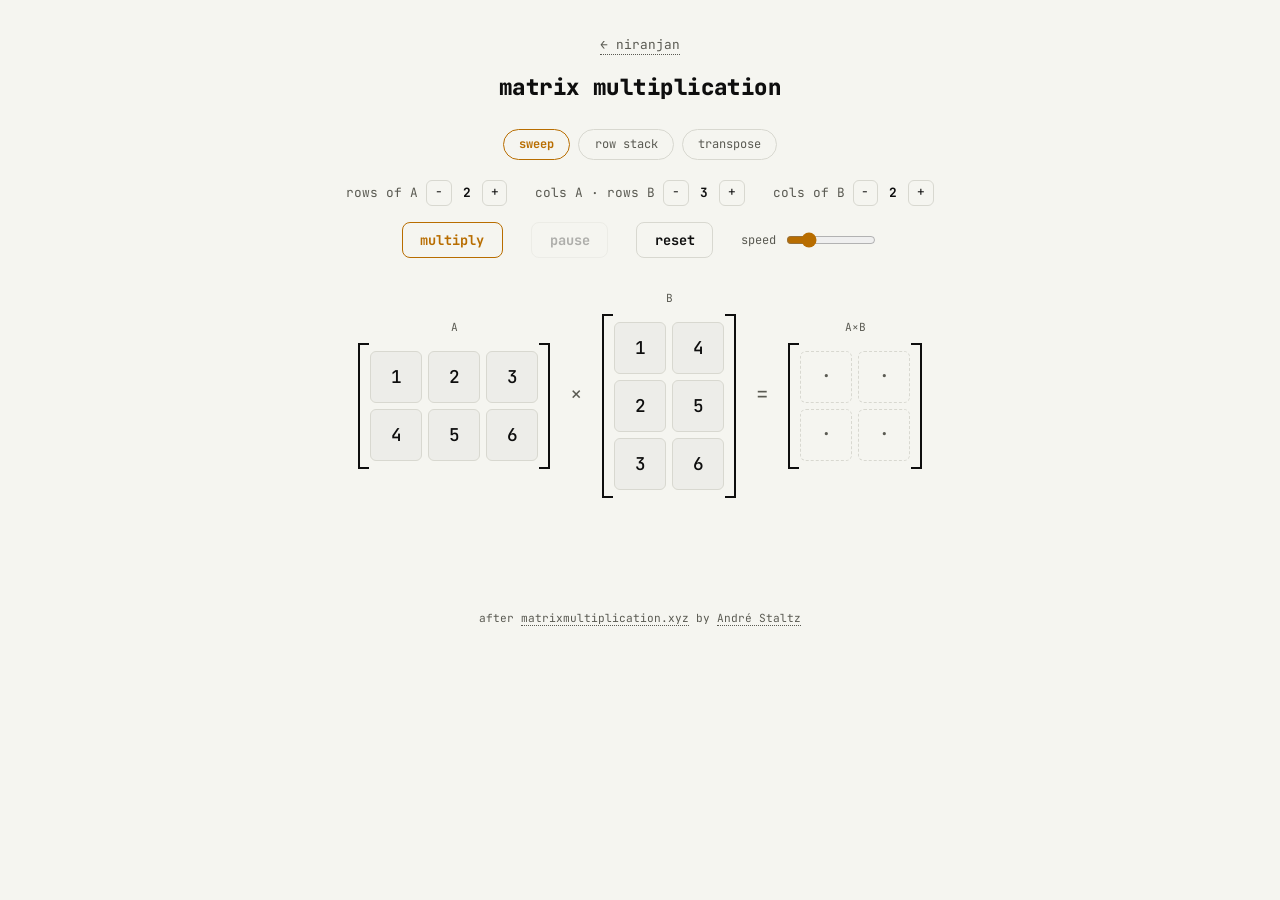
==== matmul/index.html @ e6030b53 "matmul: fix sweep clipping, add row-stack and transpose views Co-Authored-By: Claude Fable 5 <norepl" ====
<!doctype html>
<html lang="en">
<head>
  <meta charset="utf-8" />
  <meta name="viewport" content="width=device-width, initial-scale=1" />
  <title>matmul — Niranjan</title>
  <meta name="description" content="Interactive matrix multiplication visualizer — each row vector keeps its color through the dot product." />
  <link rel="icon" href="data:image/svg+xml,<svg xmlns='http://www.w3.org/2000/svg' viewBox='0 0 100 100'><text y='.9em' font-size='90'>✕</text></svg>" />
  <link rel="preconnect" href="https://fonts.googleapis.com" />
  <link rel="preconnect" href="https://fonts.gstatic.com" crossorigin />
  <link rel="stylesheet" href="https://fonts.googleapis.com/css2?family=JetBrains+Mono:wght@400;500;700;800&display=swap" />
  <style>
    :root {
      --bg: #0e0e0e;
      --fg: #f5f5f0;
      --muted: #8a8a82;
      --accent: #f5a524;
      --line: #2a2a26;
      --s: 52px;   /* cell size */
      --g: 6px;    /* cell gap */
      --vl: 68%;   /* vector color lightness */
      --vs: 42%;   /* vector color saturation */
    }
    @media (prefers-color-scheme: light) {
      :root { --bg: #f5f5f0; --fg: #0e0e0e; --muted: #5a5a52; --accent: #b86d00; --line: #d8d8d0; --vl: 38%; --vs: 48%; }
    }
    @media (max-width: 720px) {
      :root { --s: 40px; --g: 5px; }
    }

    * { box-sizing: border-box; }
    html, body { margin: 0; padding: 0; }
    body {
      background: var(--bg);
      color: var(--fg);
      font-family: "Berkeley Mono", "TX-02", "JetBrains Mono", ui-monospace, SFMono-Regular, Menlo, Consolas, monospace;
      min-height: 100dvh;
      padding: 2rem 1rem 4rem;
      line-height: 1.5;
    }
    main { max-width: 72rem; margin: 0 auto; }

    header { text-align: center; margin-bottom: 1.5rem; }
    header h1 { font-size: 1.4rem; font-weight: 800; margin: 0 0 .25rem; letter-spacing: .02em; }
    header a, footer a { color: var(--muted); text-decoration: none; border-bottom: 1px dotted var(--muted); }
    header a:hover, footer a:hover { color: var(--accent); border-color: var(--accent); }
    .home { display: inline-block; margin-bottom: 1rem; font-size: .8rem; }
    footer { text-align: center; color: var(--muted); font-size: .7rem; margin-top: 3.5rem; }

    /* ---- controls ---- */
    .controls, .actions {
      display: flex; flex-wrap: wrap; justify-content: center; align-items: center;
      gap: 1rem 1.75rem; margin: 0 0 1rem;
    }
    .dim { display: flex; align-items: center; gap: .5rem; font-size: .8rem; color: var(--muted); }
    .dim b { color: var(--fg); font-weight: 700; min-width: 1.1em; text-align: center; }
    .dim button {
      width: 1.6rem; height: 1.6rem; border-radius: 6px; border: 1px solid var(--line);
      background: transparent; color: var(--fg); font: inherit; cursor: pointer; line-height: 1;
    }
    .dim button:hover:not(:disabled) { border-color: var(--accent); color: var(--accent); }
    .dim button:disabled { opacity: .3; cursor: default; }

    .actions button {
      font: inherit; font-size: .85rem; font-weight: 700; cursor: pointer;
      padding: .45rem 1.1rem; border-radius: 8px; border: 1px solid var(--line);
      background: transparent; color: var(--fg);
    }
    .actions button:hover:not(:disabled) { border-color: var(--accent); color: var(--accent); }
    .actions button:disabled { opacity: .3; cursor: default; }
    .actions #multiply { border-color: var(--accent); color: var(--accent); }
    .actions #multiply:hover:not(:disabled) { background: var(--accent); color: var(--bg); }
    .speed { display: flex; align-items: center; gap: .5rem; font-size: .75rem; color: var(--muted); }
    .speed input { accent-color: var(--accent); width: 90px; }

    .tabs { display: flex; justify-content: center; gap: .5rem; margin-bottom: 1.25rem; }
    .tab {
      font: inherit; font-size: .75rem; cursor: pointer;
      padding: .35rem .95rem; border-radius: 999px;
      border: 1px solid var(--line); background: transparent; color: var(--muted);
    }
    .tab:hover { color: var(--accent); border-color: var(--accent); }
    .tab.active { color: var(--accent); border-color: var(--accent); font-weight: 700; }

    /* ---- static views ---- */
    #view-rows { --s: 36px; }
    #view-trans { --s: 40px; }
    #rowswrap, #transwrap { overflow-x: auto; padding: 0 .5rem; }
    .rline {
      display: flex; justify-content: center; align-items: center;
      gap: .75rem; margin: .6rem auto; min-width: max-content;
    }
    .vstack { text-align: center; color: var(--muted); margin: 1.2rem 0 .8rem; font-size: .85rem; }
    .tpanels { display: flex; justify-content: center; gap: 3.5rem; flex-wrap: wrap; align-items: flex-start; min-width: max-content; margin: 0 auto; }
    .tpanel { text-align: center; }
    .tpanel h2 { font-size: .78rem; color: var(--muted); font-weight: 500; margin: 0 0 1.1rem; line-height: 1.7; }
    .tpanel h2 b { color: var(--fg); }
    .teq { display: flex; justify-content: center; align-items: center; gap: .7rem; }
    .cell.tint {
      color: var(--vc); font-weight: 700;
      border-color: color-mix(in srgb, var(--vc) 45%, transparent);
      background: color-mix(in srgb, var(--vc) 14%, transparent);
    }
    .cap { text-align: center; color: var(--muted); font-size: .75rem; max-width: 38rem; margin: 1.6rem auto 0; }

    /* ---- stage / equation ---- */
    #stage {
      position: relative;
      padding-top: var(--reserve, 16px);
      padding-bottom: var(--reserve-bot, 0px);
      transition: padding-top .35s ease, padding-bottom .35s ease;
      overflow-x: auto; overflow-y: hidden;
    }
    .equation {
      display: flex; justify-content: center; align-items: center;
      gap: clamp(.5rem, 2vw, 1.25rem);
      min-width: max-content; margin: 0 auto; padding: 0 .5rem;
    }
    .op { color: var(--muted); font-size: 1.3rem; user-select: none; }

    .mat { text-align: center; }
    .mat .label { color: var(--muted); font-size: .7rem; margin-bottom: .4rem; }
    .brackets { position: relative; padding: 8px 12px; display: inline-block; transition: opacity .3s ease; }
    .brackets::before, .brackets::after {
      content: ''; position: absolute; top: 0; bottom: 0; width: 9px;
      border: 2px solid var(--fg);
    }
    .brackets::before { left: 0; border-right: none; }
    .brackets::after  { right: 0; border-left: none; }
    .ghost .brackets { opacity: .15; }

    .grid { display: grid; gap: var(--g); }
    .cell {
      width: var(--s); height: var(--s);
      display: flex; align-items: center; justify-content: center;
      font-size: calc(var(--s) * .34); font-weight: 500;
      border: 1px solid var(--line); border-radius: 6px;
      background: color-mix(in srgb, var(--fg) 3%, transparent);
    }
    .cell input {
      width: 100%; height: 100%; border: 0; background: transparent; color: inherit;
      font: inherit; text-align: center; outline: none; border-radius: 6px;
      appearance: textfield; -moz-appearance: textfield;
    }
    .cell input::-webkit-outer-spin-button, .cell input::-webkit-inner-spin-button { appearance: none; margin: 0; }
    .cell input:focus { box-shadow: inset 0 0 0 2px var(--accent); }
    .cell.empty { color: var(--muted); border-style: dashed; background: transparent; }
    .cell.result {
      color: var(--vc); border-color: color-mix(in srgb, var(--vc) 45%, transparent);
      background: color-mix(in srgb, var(--vc) 14%, transparent);
      animation: pop .35s ease;
      font-weight: 700;
    }
    .cell.long { font-size: calc(var(--s) * .26); }
    @keyframes pop { 0% { transform: scale(.5); } 60% { transform: scale(1.15); } 100% { transform: scale(1); } }

    /* ---- flyer (rotated B sweeping over A) ---- */
    #flyer {
      position: absolute; z-index: 5;
      transition-property: left, top, opacity;
      transition-timing-function: cubic-bezier(.45, 0, .25, 1);
    }
    #flyer.fade { opacity: 0; }
    #flyer .fgrid {
      display: grid; gap: var(--g);
      transition: transform .7s cubic-bezier(.5, 0, .3, 1);
    }
    #flyer.rot .fgrid { transform: rotate(-90deg); }
    .chip {
      width: var(--s); height: var(--s);
      display: flex; align-items: center; justify-content: center;
      border-radius: 6px;
      background: color-mix(in srgb, var(--vc) 14%, var(--bg));
      border: 1px solid color-mix(in srgb, var(--vc) 50%, transparent);
      transition: opacity .45s ease;
    }
    .chip.done { opacity: .15; }
    .chip span {
      color: var(--vc); font-weight: 700; font-size: calc(var(--s) * .34);
      transition: transform .7s cubic-bezier(.5, 0, .3, 1);
      white-space: nowrap;
    }
    #flyer.rot .chip span { transform: rotate(90deg); }
    .chip.mul span { font-size: calc(var(--s) * .27); }
    .chip.mul.long span { font-size: calc(var(--s) * .21); }

    /* ---- readout ---- */
    #readout {
      margin: 1.5rem auto 0; max-width: 34rem; min-height: 2rem;
      font-size: .8rem; text-align: center;
      display: flex; flex-direction: column; gap: .2rem;
      max-height: 10.5rem; overflow-y: auto;
    }
    #readout .line { color: var(--vc); opacity: .45; }
    #readout .line.now { opacity: 1; }
    #readout sub { font-size: .65em; }
  </style>
</head>
<body>
<main>
  <header>
    <a class="home" href="/">← niranjan</a>
    <h1>matrix multiplication</h1>
  </header>

  <div class="tabs">
    <button class="tab active" data-view="sweep">sweep</button>
    <button class="tab" data-view="rows">row stack</button>
    <button class="tab" data-view="trans">transpose</button>
  </div>

  <div class="controls">
    <div class="dim"><span>rows of A</span> <button data-dim="m" data-d="-1">−</button><b id="mval"></b><button data-dim="m" data-d="1">+</button></div>
    <div class="dim"><span>cols A · rows B</span> <button data-dim="n" data-d="-1">−</button><b id="nval"></b><button data-dim="n" data-d="1">+</button></div>
    <div class="dim"><span>cols of B</span> <button data-dim="p" data-d="-1">−</button><b id="pval"></b><button data-dim="p" data-d="1">+</button></div>
  </div>

  <div class="actions">
    <button id="multiply">multiply</button>
    <button id="pause" disabled>pause</button>
    <button id="reset">reset</button>
    <label class="speed">speed <input id="speed" type="range" min="0.5" max="3" step="0.25" value="1" /></label>
  </div>

  <section id="view-sweep">
    <div id="stage">
      <div class="equation">
        <div class="mat"><div class="label">A</div><div class="brackets"><div class="grid" id="gridA"></div></div></div>
        <div class="op">×</div>
        <div class="mat" id="matB"><div class="label">B</div><div class="brackets"><div class="grid" id="gridB"></div></div></div>
        <div class="op">=</div>
        <div class="mat"><div class="label">A×B</div><div class="brackets"><div class="grid" id="gridC"></div></div></div>
      </div>
    </div>
    <div id="readout" aria-live="polite"></div>
  </section>

  <section id="view-rows" hidden>
    <div id="rowswrap"></div>
    <p class="cap">each row of A hits B on its own: a<sub>i</sub> is a 1×n matrix and a<sub>i</sub>·B is its own little matmul.
    stacking the results vertically rebuilds the product — <code>A@B = vstack(a₁@B, …, a_m@B)</code>.</p>
  </section>

  <section id="view-trans" hidden>
    <div id="transwrap"></div>
    <p class="cap">math thinks in column vectors: y = A·x. code usually stores x as a row, so the same product is written y = x·Aᵀ.
    transposing flips the whole equation — (A·x)ᵀ = xᵀ·Aᵀ — same numbers, laid on their side.
    (here x is the first column of B.)</p>
  </section>

  <footer>
    after <a href="http://matrixmultiplication.xyz" target="_blank" rel="noopener">matrixmultiplication.xyz</a>
    by <a href="https://github.com/staltz/matrixmultiplication.xyz" target="_blank" rel="noopener">André Staltz</a>
  </footer>
</main>

<script>
(() => {
  const $ = (id) => document.getElementById(id);
  const stage = $('stage'), gridA = $('gridA'), gridB = $('gridB'), gridC = $('gridC');
  const matB = $('matB'), readout = $('readout');
  const btnMul = $('multiply'), btnPause = $('pause'), btnReset = $('reset'), speedInput = $('speed');

  const MAXD = 6, MIND = 1;
  const state = {
    m: 2, n: 3, p: 2,
    A: [], B: [],
    running: false, paused: false, stopFlag: false, speed: 1,
  };
  let flyer = null;

  const rand = () => 1 + Math.floor(Math.random() * 9);
  const colorFor = (j, total = state.p) => `hsl(${(200 + (j - 1) * 360 / total) % 360} var(--vs) var(--vl))`;

  function computeC() {
    const C = [];
    for (let i = 0; i < state.m; i++) {
      C.push([]);
      for (let j = 0; j < state.p; j++) {
        let s = 0;
        for (let k = 0; k < state.n; k++) s += state.A[i][k] * state.B[k][j];
        C[i].push(s);
      }
    }
    return C;
  }

  function resizeGrid(M, rows, cols) {
    const out = [];
    for (let r = 0; r < rows; r++) {
      out.push([]);
      for (let c = 0; c < cols; c++) out[r].push(M[r]?.[c] ?? rand());
    }
    return out;
  }

  function px(name) { return parseFloat(getComputedStyle(document.documentElement).getPropertyValue(name)); }

  /* ---------- rendering ---------- */
  function renderInputs(grid, M, rows, cols, name) {
    grid.style.gridTemplateColumns = `repeat(${cols}, var(--s))`;
    grid.innerHTML = '';
    for (let r = 0; r < rows; r++) for (let c = 0; c < cols; c++) {
      const cell = document.createElement('div');
      cell.className = 'cell';
      const inp = document.createElement('input');
      inp.type = 'number'; inp.value = M[r][c];
      inp.setAttribute('aria-label', `${name}[${r + 1}][${c + 1}]`);
      inp.addEventListener('change', () => {
        let v = parseInt(inp.value, 10);
        if (!Number.isFinite(v)) v = 0;
        v = Math.max(-99, Math.min(99, v));
        inp.value = v; M[r][c] = v;
      });
      cell.appendChild(inp);
      grid.appendChild(cell);
    }
  }

  function renderC() {
    gridC.style.gridTemplateColumns = `repeat(${state.p}, var(--s))`;
    gridC.innerHTML = '';
    for (let r = 0; r < state.m; r++) for (let c = 0; c < state.p; c++) {
      const cell = document.createElement('div');
      cell.className = 'cell empty';
      cell.id = `c-${r + 1}-${c + 1}`;
      cell.textContent = '·';
      gridC.appendChild(cell);
    }
  }

  function renderAll() {
    state.A = resizeGrid(state.A, state.m, state.n);
    state.B = resizeGrid(state.B, state.n, state.p);
    renderInputs(gridA, state.A, state.m, state.n, 'A');
    renderInputs(gridB, state.B, state.n, state.p, 'B');
    renderC();
    $('mval').textContent = state.m; $('nval').textContent = state.n; $('pval').textContent = state.p;
    document.querySelectorAll('.dim button').forEach(b => {
      const v = state[b.dataset.dim], d = +b.dataset.d;
      b.disabled = state.running || (d < 0 ? v <= MIND : v >= MAXD);
    });
  }

  /* ---------- static views ---------- */
  function staticMatrix(vals, label, colorFn) {
    const mat = document.createElement('div');
    mat.className = 'mat';
    if (label != null) {
      const l = document.createElement('div');
      l.className = 'label'; l.innerHTML = label;
      mat.appendChild(l);
    }
    const br = document.createElement('div'); br.className = 'brackets';
    const g = document.createElement('div'); g.className = 'grid';
    g.style.gridTemplateColumns = `repeat(${vals[0].length}, var(--s))`;
    vals.forEach((row, r) => row.forEach((v, c) => {
      const cell = document.createElement('div');
      cell.className = 'cell';
      const col = colorFn && colorFn(r, c);
      if (col) { cell.classList.add('tint'); cell.style.setProperty('--vc', col); }
      if (String(v).length > 3) cell.classList.add('long');
      cell.textContent = v;
      g.appendChild(cell);
    }));
    br.appendChild(g); mat.appendChild(br);
    return mat;
  }
  const opEl = (s) => { const d = document.createElement('div'); d.className = 'op'; d.textContent = s; return d; };

  function renderRows() {
    const wrap = $('rowswrap');
    wrap.innerHTML = '';
    const C = computeC();
    const byCol = (r, c) => colorFor(c + 1);
    for (let i = 0; i < state.m; i++) {
      const line = document.createElement('div');
      line.className = 'rline';
      line.appendChild(staticMatrix([state.A[i]], i === 0 ? `a<sub>${i + 1}</sub> (row of A)` : `a<sub>${i + 1}</sub>`));
      line.appendChild(opEl('×'));
      line.appendChild(staticMatrix(state.B, i === 0 ? 'B' : null));
      line.appendChild(opEl('='));
      line.appendChild(staticMatrix([C[i]], i === 0 ? `a<sub>${i + 1}</sub>·B` : null, byCol));
      wrap.appendChild(line);
    }
    const v = document.createElement('div');
    v.className = 'vstack'; v.textContent = '⇓ stack the rows';
    wrap.appendChild(v);
    const last = document.createElement('div');
    last.className = 'rline';
    last.appendChild(staticMatrix(C, 'A×B', byCol));
    wrap.appendChild(last);
  }

  function renderTrans() {
    const wrap = $('transwrap');
    wrap.innerHTML = '';
    const x = state.B.map(r => [r[0]]);
    const y = state.A.map(row => [row.reduce((s, a, k) => s + a * x[k][0], 0)]);
    const AT = state.A[0].map((_, c) => state.A.map(r => r[c]));
    const xT = [x.map(r => r[0])];
    const yT = [y.map(r => r[0])];
    const panels = document.createElement('div');
    panels.className = 'tpanels';
    const mk = (title, parts) => {
      const p = document.createElement('div'); p.className = 'tpanel';
      const h = document.createElement('h2'); h.innerHTML = title; p.appendChild(h);
      const eq = document.createElement('div'); eq.className = 'teq';
      parts.forEach(el => eq.appendChild(el)); p.appendChild(eq);
      return p;
    };
    panels.appendChild(mk('math · column vectors<br><b>y = A·x</b>', [
      staticMatrix(state.A, 'A'), opEl('×'), staticMatrix(x, 'x'), opEl('='),
      staticMatrix(y, 'y', (r) => colorFor(r + 1, state.m)),
    ]));
    panels.appendChild(mk('code · row vectors<br><b>y = x·Aᵀ</b>', [
      staticMatrix(xT, 'xᵀ'), opEl('×'), staticMatrix(AT, 'Aᵀ'), opEl('='),
      staticMatrix(yT, 'yᵀ', (r, c) => colorFor(c + 1, state.m)),
    ]));
    wrap.appendChild(panels);
  }

  /* ---------- flyer ---------- */
  function buildFlyer() {
    flyer = document.createElement('div');
    flyer.id = 'flyer';
    const fg = document.createElement('div');
    fg.className = 'fgrid';
    fg.style.gridTemplateColumns = `repeat(${state.p}, var(--s))`;
    for (let r = 1; r <= state.n; r++) for (let c = 1; c <= state.p; c++) {
      const chip = document.createElement('div');
      chip.className = 'chip';
      chip.id = `chip-${r}-${c}`;
      chip.style.setProperty('--vc', colorFor(c));
      const span = document.createElement('span');
      span.textContent = state.B[r - 1][c - 1];
      chip.appendChild(span);
      fg.appendChild(chip);
    }
    flyer.appendChild(fg);
    stage.appendChild(flyer);
    placeAt(bCenter(), 0);
  }

  function metrics() {
    const S = px('--s'), G = px('--g');
    return {
      S, G, pitch: S + G,
      W: state.p * S + (state.p - 1) * G,   // flyer unrotated width
      H: state.n * S + (state.n - 1) * G,   // flyer unrotated height
    };
  }

  function bCenter() {
    const b = gridB.getBoundingClientRect(), st = stage.getBoundingClientRect();
    return { x: b.left - st.left + stage.scrollLeft + b.width / 2, y: b.top - st.top + b.height / 2 };
  }

  function placeAt(center, dur) {
    const { W, H } = metrics();
    flyer.style.transitionDuration = `${dur}ms`;
    flyer.style.left = `${center.x - W / 2}px`;
    flyer.style.top = `${center.y - H / 2}px`;
  }

  // t = 0: hovering just above row 1 of A; t >= 1: bottom chip-row covers A row t.
  function positionFlyer(t, dur) {
    const { S, G, pitch } = metrics();
    const a = gridA.getBoundingClientRect(), st = stage.getBoundingClientRect();
    const visH = state.p * S + (state.p - 1) * G;
    const cx = a.left - st.left + stage.scrollLeft + a.width / 2;
    const bottom = (a.top - st.top) + (t === 0 ? -G - 4 : (t - 1) * pitch + S);
    placeAt({ x: cx, y: bottom - visH / 2 }, dur / state.speed);
  }

  /* ---------- animation ---------- */
  function wait(ms) {
    return new Promise((res, rej) => {
      let el = 0;
      const iv = setInterval(() => {
        if (state.stopFlag) { clearInterval(iv); rej('stop'); return; }
        if (!state.paused) { el += 40 * state.speed; if (el >= ms) { clearInterval(iv); res(); } }
      }, 40);
    });
  }

  function activePairs(t) {
    const acts = [];
    for (let j = 1; j <= state.p; j++) {
      const i = t - (j - 1);
      if (i >= 1 && i <= state.m) acts.push({ i, j });
    }
    return acts;
  }

  function showOverlap(acts) {
    readout.querySelectorAll('.line.now').forEach(l => l.classList.remove('now'));
    for (const { i, j } of acts) {
      const terms = [];
      let sum = 0;
      for (let k = 1; k <= state.n; k++) {
        const a = state.A[i - 1][k - 1], b = state.B[k - 1][j - 1];
        sum += a * b;
        terms.push(`${a}·${b}`);
        const chip = $(`chip-${k}-${j}`);
        chip.classList.add('mul');
        chip.classList.toggle('long', `${a}·${b}`.length > 4);
        chip.firstChild.textContent = `${a}·${b}`;
      }
      const line = document.createElement('div');
      line.className = 'line now';
      line.style.setProperty('--vc', colorFor(j));
      line.innerHTML = `c<sub>${i}${j}</sub> = ${terms.join(' + ')} = ${sum}`;
      readout.appendChild(line);
      readout.scrollTop = readout.scrollHeight;
    }
  }

  function fillResults(acts) {
    for (const { i, j } of acts) {
      let sum = 0;
      for (let k = 1; k <= state.n; k++) sum += state.A[i - 1][k - 1] * state.B[k - 1][j - 1];
      const cell = $(`c-${i}-${j}`);
      cell.classList.remove('empty');
      cell.classList.add('result');
      cell.classList.toggle('long', String(sum).length > 3);
      cell.style.setProperty('--vc', colorFor(j));
      cell.textContent = sum;
    }
  }

  function clearOverlap(acts) {
    for (const { i, j } of acts) {
      for (let k = 1; k <= state.n; k++) {
        const chip = $(`chip-${k}-${j}`);
        chip.classList.remove('mul', 'long');
        chip.firstChild.textContent = state.B[k - 1][j - 1];
      }
    }
  }

  function setRunningUI(on) {
    state.running = on;
    btnMul.disabled = on;
    btnPause.disabled = !on;
    document.querySelectorAll('.dim button').forEach(b => b.disabled = on);
    document.querySelectorAll('.cell input').forEach(i => i.disabled = on);
  }

  function cleanup() {
    if (flyer) { flyer.remove(); flyer = null; }
    matB.classList.remove('ghost');
    stage.style.setProperty('--reserve', '16px');
    stage.style.setProperty('--reserve-bot', '0px');
    setRunningUI(false);
    state.paused = false;
    btnPause.textContent = 'pause';
    // restore dim-button enabled/disabled bounds
    document.querySelectorAll('.dim button').forEach(b => {
      const v = state[b.dataset.dim], d = +b.dataset.d;
      b.disabled = d < 0 ? v <= MIND : v >= MAXD;
    });
    document.querySelectorAll('.cell input').forEach(i => i.disabled = false);
  }

  async function run() {
    if (state.running) return;
    renderC();
    readout.innerHTML = '';
    state.stopFlag = false;
    setRunningUI(true);
    try {
      const { S, G, pitch } = metrics();
      stage.style.setProperty('--reserve', `${state.p * S + (state.p - 1) * G + 28}px`);
      stage.style.setProperty('--reserve-bot', `${state.p * pitch + 12}px`);
      await wait(380);
      buildFlyer();
      matB.classList.add('ghost');
      await wait(220);
      flyer.classList.add('rot');            // rotate 90° ccw, digits stay upright
      await wait(780);
      positionFlyer(0, 550);                 // glide to just above A
      await wait(640);
      for (let t = 1; t <= state.m + state.p - 1; t++) {
        positionFlyer(t, 380);
        await wait(430);
        const acts = activePairs(t);
        showOverlap(acts);
        await wait(520);
        fillResults(acts);
        await wait(680);
        clearOverlap(acts);
        // a vector that just finished its last dot product fades out
        for (const { i, j } of acts) if (i === state.m)
          for (let k = 1; k <= state.n; k++) $(`chip-${k}-${j}`).classList.add('done');
      }
      await wait(150);
      flyer.style.transitionDuration = '400ms';
      flyer.classList.add('fade');
      await wait(450);
    } catch (e) {
      if (e !== 'stop') throw e;
    } finally {
      cleanup();
    }
  }

  /* ---------- wiring ---------- */
  let view = 'sweep';
  function renderView() {
    if (view === 'rows') renderRows();
    if (view === 'trans') renderTrans();
  }
  document.querySelectorAll('.tab').forEach(tb =>
    tb.addEventListener('click', () => {
      if (tb.dataset.view === view) return;
      if (state.running) state.stopFlag = true;
      view = tb.dataset.view;
      document.querySelectorAll('.tab').forEach(t => t.classList.toggle('active', t.dataset.view === view));
      $('view-sweep').hidden = view !== 'sweep';
      $('view-rows').hidden = view !== 'rows';
      $('view-trans').hidden = view !== 'trans';
      document.querySelector('.actions').style.display = view === 'sweep' ? '' : 'none';
      renderView();
    })
  );
  document.querySelectorAll('.dim button').forEach(b =>
    b.addEventListener('click', () => {
      if (state.running) return;
      const dim = b.dataset.dim;
      state[dim] = Math.max(MIND, Math.min(MAXD, state[dim] + (+b.dataset.d)));
      renderAll();
      renderView();
    })
  );
  btnMul.addEventListener('click', run);
  btnPause.addEventListener('click', () => {
    state.paused = !state.paused;
    btnPause.textContent = state.paused ? 'resume' : 'pause';
  });
  btnReset.addEventListener('click', () => {
    state.stopFlag = true;
    setTimeout(() => { renderC(); readout.innerHTML = ''; }, 60);
  });
  speedInput.addEventListener('input', () => { state.speed = parseFloat(speedInput.value); });

  state.A = [[1, 2, 3], [4, 5, 6]];
  state.B = [[1, 4], [2, 5], [3, 6]];
  renderAll();
  const hash = location.hash.slice(1);
  if (hash === 'auto') run();
  else if (hash === 'rows' || hash === 'trans') document.querySelector(`.tab[data-view="${hash}"]`).click();
})();
</script>
</body>
</html>
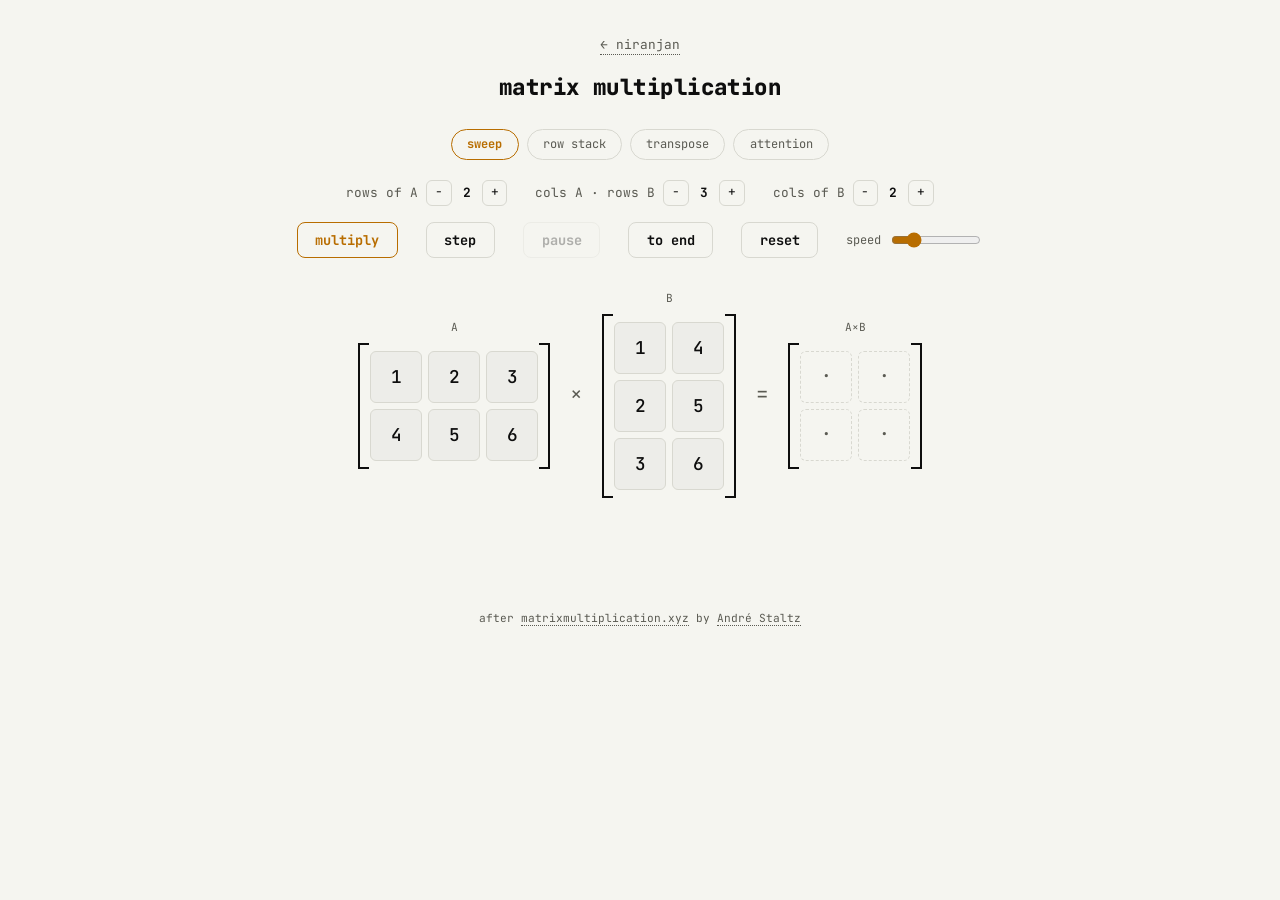
==== commit 7352f5b0: "matmul: attention view (routing + mixing), step/to-end controls, token labels Co-Authored-By: Claude" ====
--- a/matmul/index.html
+++ b/matmul/index.html
@@ -91,17 +91,46 @@
       gap: .75rem; margin: .6rem auto; min-width: max-content;
     }
     .vstack { text-align: center; color: var(--muted); margin: 1.2rem 0 .8rem; font-size: .85rem; }
-    .tpanels { display: flex; justify-content: center; gap: 3.5rem; flex-wrap: wrap; align-items: flex-start; min-width: max-content; margin: 0 auto; }
-    .tpanel { text-align: center; }
-    .tpanel h2 { font-size: .78rem; color: var(--muted); font-weight: 500; margin: 0 0 1.1rem; line-height: 1.7; }
-    .tpanel h2 b { color: var(--fg); }
-    .teq { display: flex; justify-content: center; align-items: center; gap: .7rem; }
+    .tmode { text-align: center; color: var(--muted); font-size: .78rem; margin-bottom: 1.4rem; }
+    .tmode b { color: var(--fg); }
+    #tstage { position: relative; margin: 0 auto; }
+    .teq {
+      position: absolute; inset: 0;
+      display: flex; align-items: center; justify-content: center;
+      opacity: 0; visibility: hidden; transition: opacity .28s ease;
+    }
+    .teq.show { opacity: 1; visibility: visible; }
+    .teqrow { display: flex; align-items: center; gap: .7rem; }
+    .fcell {
+      position: absolute; z-index: 4; margin: 0;
+      background: var(--bg);
+      transition-property: left, top;
+      transition-duration: .7s;
+      transition-timing-function: cubic-bezier(.45, 0, .25, 1);
+    }
+    .fcell.tint { background: color-mix(in srgb, var(--vc) 14%, var(--bg)); }
     .cell.tint {
       color: var(--vc); font-weight: 700;
       border-color: color-mix(in srgb, var(--vc) 45%, transparent);
       background: color-mix(in srgb, var(--vc) 14%, transparent);
     }
     .cap { text-align: center; color: var(--muted); font-size: .75rem; max-width: 38rem; margin: 1.6rem auto 0; }
+    .cap b { color: var(--fg); }
+
+    /* ---- attention view ---- */
+    #view-attn { --s: 38px; }
+    .attnline { margin: 1.1rem auto; }
+    .legend { text-align: center; color: var(--muted); font-size: .75rem; margin-bottom: 1.2rem; }
+    .legend i { display: inline-block; width: .7em; height: .7em; border-radius: 50%; margin: 0 .3em 0 .9em; vertical-align: baseline; }
+    .cell.soft { border-style: dashed; color: var(--muted); background: transparent; }
+    .cell.filled { animation: pop .3s ease; font-weight: 700; }
+    .cell.hl { box-shadow: inset 0 0 0 2px var(--accent); }
+    .sarr { color: var(--muted); font-size: .68rem; text-align: center; line-height: 1.4; }
+    .matrow { display: flex; align-items: center; gap: .4rem; }
+    .rowlabs { display: grid; padding: 8px 0; align-content: center; }
+    .rowlabs span { height: var(--s); display: flex; align-items: center; font-size: .62rem; font-weight: 700; }
+    .collabs { display: grid; margin: 0 auto .15rem; width: fit-content; padding: 0 12px 0 12px; }
+    .collabs span { text-align: center; font-size: .62rem; font-weight: 700; }
 
     /* ---- stage / equation ---- */
     #stage {
@@ -207,6 +236,7 @@
     <button class="tab active" data-view="sweep">sweep</button>
     <button class="tab" data-view="rows">row stack</button>
     <button class="tab" data-view="trans">transpose</button>
+    <button class="tab" data-view="attn">attention</button>
   </div>
 
   <div class="controls">
@@ -217,7 +247,9 @@
 
   <div class="actions">
     <button id="multiply">multiply</button>
+    <button id="stepbtn">step</button>
     <button id="pause" disabled>pause</button>
+    <button id="endbtn">to end</button>
     <button id="reset">reset</button>
     <label class="speed">speed <input id="speed" type="range" min="0.5" max="3" step="0.25" value="1" /></label>
   </div>
@@ -242,10 +274,21 @@
   </section>
 
   <section id="view-trans" hidden>
+    <div class="tmode" id="tmode"></div>
     <div id="transwrap"></div>
+    <div class="actions"><button id="flipbtn">transpose ⇄</button></div>
     <p class="cap">math thinks in column vectors: y = A·x. code usually stores x as a row, so the same product is written y = x·Aᵀ.
-    transposing flips the whole equation — (A·x)ᵀ = xᵀ·Aᵀ — same numbers, laid on their side.
+    transposing flips the whole equation — (A·x)ᵀ = xᵀ·Aᵀ — watch each entry reflect across the diagonal: same numbers, laid on their side.
     (here x is the first column of B.)</p>
+  </section>
+
+  <section id="view-attn" hidden>
+    <div class="legend" id="attnlegend"></div>
+    <div id="attnwrap"></div>
+    <div class="actions"><button id="attnplay">play</button><button id="attnstep">step</button><button id="attnend">to end</button></div>
+    <p class="cap"><b>attention is two matmuls.</b>
+    <b>routing:</b> S = Q·Kᵀ dots every query row with every key row — the transpose trick turns a stack of rows into an all-pairs dot grid — and softmax makes each score row a set of weights.
+    <b>mixing:</b> out = W·V is the row-stack view — each output token is a weighted blend of the value rows, and its color is the blend of the tokens it read from.</p>
   </section>
 
   <footer>
@@ -266,6 +309,7 @@
     m: 2, n: 3, p: 2,
     A: [], B: [],
     running: false, paused: false, stopFlag: false, speed: 1,
+    stepMode: false, stepReq: 0, finishFlag: false,
   };
   let flyer = null;
 
@@ -343,7 +387,7 @@
   }
 
   /* ---------- static views ---------- */
-  function staticMatrix(vals, label, colorFn) {
+  function staticMatrix(vals, label, colorFn, keyFn, deco, labs) {
     const mat = document.createElement('div');
     mat.className = 'mat';
     if (label != null) {
@@ -360,10 +404,41 @@
       const col = colorFn && colorFn(r, c);
       if (col) { cell.classList.add('tint'); cell.style.setProperty('--vc', col); }
       if (String(v).length > 3) cell.classList.add('long');
+      if (keyFn) cell.dataset.key = keyFn(r, c);
       cell.textContent = v;
+      if (deco) deco(cell, r, c);
       g.appendChild(cell);
     }));
-    br.appendChild(g); mat.appendChild(br);
+    br.appendChild(g);
+    if (labs && labs.cols) {
+      const cl = document.createElement('div');
+      cl.className = 'collabs';
+      cl.style.gridTemplateColumns = `repeat(${vals[0].length}, var(--s))`;
+      cl.style.gap = 'var(--g)';
+      labs.cols.forEach(([t, col]) => {
+        const s = document.createElement('span');
+        s.textContent = t; s.style.color = col;
+        cl.appendChild(s);
+      });
+      mat.appendChild(cl);
+    }
+    if (labs && labs.rows) {
+      const mr = document.createElement('div');
+      mr.className = 'matrow';
+      const rl = document.createElement('div');
+      rl.className = 'rowlabs';
+      rl.style.gridTemplateRows = `repeat(${vals.length}, var(--s))`;
+      rl.style.gap = 'var(--g)';
+      labs.rows.forEach(([t, col]) => {
+        const s = document.createElement('span');
+        s.textContent = t; s.style.color = col;
+        rl.appendChild(s);
+      });
+      mr.appendChild(rl); mr.appendChild(br);
+      mat.appendChild(mr);
+    } else {
+      mat.appendChild(br);
+    }
     return mat;
   }
   const opEl = (s) => { const d = document.createElement('div'); d.className = 'op'; d.textContent = s; return d; };
@@ -392,32 +467,236 @@
     wrap.appendChild(last);
   }
 
+  const T_TITLES = {
+    col: 'math · column vectors — <b>y = A·x</b>',
+    row: 'code · row vectors — <b>y = x·Aᵀ</b>',
+  };
+  let tcur = 'col', tBusy = false, tEls = null;
+
   function renderTrans() {
     const wrap = $('transwrap');
     wrap.innerHTML = '';
+    tcur = 'col'; tBusy = false;
     const x = state.B.map(r => [r[0]]);
     const y = state.A.map(row => [row.reduce((s, a, k) => s + a * x[k][0], 0)]);
     const AT = state.A[0].map((_, c) => state.A.map(r => r[c]));
     const xT = [x.map(r => r[0])];
     const yT = [y.map(r => r[0])];
-    const panels = document.createElement('div');
-    panels.className = 'tpanels';
-    const mk = (title, parts) => {
-      const p = document.createElement('div'); p.className = 'tpanel';
-      const h = document.createElement('h2'); h.innerHTML = title; p.appendChild(h);
+    const tstage = document.createElement('div');
+    tstage.id = 'tstage';
+    const mkeq = (parts) => {
       const eq = document.createElement('div'); eq.className = 'teq';
-      parts.forEach(el => eq.appendChild(el)); p.appendChild(eq);
-      return p;
+      const row = document.createElement('div'); row.className = 'teqrow';
+      parts.forEach(p => row.appendChild(p)); eq.appendChild(row);
+      tstage.appendChild(eq);
+      return eq;
     };
-    panels.appendChild(mk('math · column vectors<br><b>y = A·x</b>', [
-      staticMatrix(state.A, 'A'), opEl('×'), staticMatrix(x, 'x'), opEl('='),
-      staticMatrix(y, 'y', (r) => colorFor(r + 1, state.m)),
-    ]));
-    panels.appendChild(mk('code · row vectors<br><b>y = x·Aᵀ</b>', [
-      staticMatrix(xT, 'xᵀ'), opEl('×'), staticMatrix(AT, 'Aᵀ'), opEl('='),
-      staticMatrix(yT, 'yᵀ', (r, c) => colorFor(c + 1, state.m)),
-    ]));
-    wrap.appendChild(panels);
+    const yc = (i) => colorFor(i + 1, state.m);
+    const eqCol = mkeq([
+      staticMatrix(state.A, 'A', null, (r, c) => `a-${r}-${c}`), opEl('×'),
+      staticMatrix(x, 'x', null, (r) => `x-${r}`), opEl('='),
+      staticMatrix(y, 'y', (r) => yc(r), (r) => `y-${r}`),
+    ]);
+    const eqRow = mkeq([
+      staticMatrix(xT, 'xᵀ', null, (r, c) => `x-${c}`), opEl('×'),
+      staticMatrix(AT, 'Aᵀ', null, (r, c) => `a-${c}-${r}`), opEl('='),
+      staticMatrix(yT, 'yᵀ', (r, c) => yc(c), (r, c) => `y-${c}`),
+    ]);
+    eqCol.classList.add('show');
+    wrap.appendChild(tstage);
+    const h = Math.max(eqCol.firstChild.offsetHeight, eqRow.firstChild.offsetHeight);
+    const w = Math.max(eqCol.firstChild.offsetWidth, eqRow.firstChild.offsetWidth);
+    tstage.style.height = `${h + 24}px`;
+    tstage.style.minWidth = `${w}px`;
+    tEls = { tstage, eqCol, eqRow };
+    $('tmode').innerHTML = T_TITLES.col;
+  }
+
+  async function flip() {
+    if (tBusy || !tEls) return;
+    tBusy = true;
+    $('flipbtn').disabled = true;
+    const { tstage, eqCol, eqRow } = tEls;
+    const from = tcur === 'col' ? eqCol : eqRow;
+    const to = tcur === 'col' ? eqRow : eqCol;
+    const sR = tstage.getBoundingClientRect();
+    const clones = [];
+    let maxDelay = 0;
+    from.querySelectorAll('[data-key]').forEach(src => {
+      const dst = to.querySelector(`[data-key="${src.dataset.key}"]`);
+      if (!dst) return;
+      const r1 = src.getBoundingClientRect(), r2 = dst.getBoundingClientRect();
+      const cl = src.cloneNode(true);
+      cl.classList.add('fcell');
+      cl.style.left = `${r1.left - sR.left}px`;
+      cl.style.top = `${r1.top - sR.top}px`;
+      // stagger along the diagonal so A visibly reflects across it
+      const k = src.dataset.key.split('-');
+      const delay = (k[0] === 'a' ? (+k[1] + +k[2]) : +k[1]) * 70;
+      maxDelay = Math.max(maxDelay, delay);
+      cl.style.transitionDelay = `${delay}ms`;
+      cl.dataset.tx = `${r2.left - sR.left}px`;
+      cl.dataset.ty = `${r2.top - sR.top}px`;
+      tstage.appendChild(cl);
+      clones.push(cl);
+    });
+    from.classList.remove('show');
+    void tstage.offsetWidth; // flush layout so transitions start from the source positions
+    clones.forEach(cl => { cl.style.left = cl.dataset.tx; cl.style.top = cl.dataset.ty; });
+    await new Promise(r => setTimeout(r, 780 + maxDelay));
+    tcur = tcur === 'col' ? 'row' : 'col';
+    to.classList.add('show');
+    $('tmode').innerHTML = T_TITLES[tcur];
+    await new Promise(r => setTimeout(r, 250));
+    clones.forEach(c => c.remove());
+    $('flipbtn').disabled = false;
+    tBusy = false;
+  }
+
+  /* ---------- attention view ---------- */
+  const ATT = {
+    Q: [[2, 0], [0, 2], [1, 1]],
+    K: [[3, 1], [0, 3], [1, 2]],
+    V: [[10, 0], [0, 10], [5, 5]],
+    W: [[.9, 0, .1], [0, .8, .2], [.6, .2, .2]],
+  };
+  const NT = 3;
+  const tok = (i) => colorFor(i + 1, NT);
+  const fmt = (v) => { const s = String(v); return s.startsWith('0.') ? s.slice(1) : s; };
+  let attnGen = 0, matWEl = null;
+  let attnMode = 'play', attnSteps = 0, attnFinish = false, attnRunning = false;
+
+  function tokRGB(i) {
+    const cs = getComputedStyle(document.documentElement);
+    const s = parseFloat(cs.getPropertyValue('--vs')) / 100;
+    const l = parseFloat(cs.getPropertyValue('--vl')) / 100;
+    const h = (200 + i * 360 / NT) % 360;
+    const f = (n) => {
+      const k = (n + h / 30) % 12, a = s * Math.min(l, 1 - l);
+      return Math.round(255 * (l - a * Math.max(-1, Math.min(k - 3, 9 - k, 1))));
+    };
+    return [f(0), f(8), f(4)];
+  }
+
+  function renderAttn() {
+    const wrap = $('attnwrap');
+    wrap.innerHTML = '';
+    const { Q, K, V, W } = ATT;
+    const S = Q.map(q => K.map(k => q.reduce((s, v, d) => s + v * k[d], 0)));
+    const KT = K[0].map((_, d) => K.map(r => r[d]));
+    const id = (p) => (cell, r, c) => { cell.dataset.aid = `${p}-${r}-${c}`; };
+    const hidden = (p) => (cell, r, c) => {
+      cell.dataset.aid = `${p}-${r}-${c}`;
+      cell.dataset.v = cell.textContent;
+      cell.textContent = '·';
+      cell.classList.add('soft');
+    };
+    const tlabs = [0, 1, 2].map(i => [`t${'₁₂₃'[i]}`, tok(i)]);
+    const l1 = document.createElement('div');
+    l1.className = 'rline attnline';
+    l1.appendChild(staticMatrix(Q, 'Q (queries)', (r) => tok(r), null, id('q'), { rows: tlabs }));
+    l1.appendChild(opEl('×'));
+    l1.appendChild(staticMatrix(KT, 'Kᵀ (keys)', (r, c) => tok(c), null, id('k'), { cols: tlabs }));
+    l1.appendChild(opEl('='));
+    l1.appendChild(staticMatrix(S, 'S = Q·Kᵀ', null, null, hidden('s')));
+    const arr = document.createElement('div');
+    arr.className = 'sarr';
+    arr.innerHTML = 'softmax<br>rows →';
+    l1.appendChild(arr);
+    matWEl = staticMatrix(W.map(r => r.map(fmt)), 'W (weights)', null, null, (cell, r, c) => {
+      cell.dataset.aid = `w-${r}-${c}`;
+      const [R, G, B] = tokRGB(c);
+      cell.style.background = `rgba(${R},${G},${B},${ATT.W[r][c] * .8})`;
+    });
+    matWEl.style.opacity = '0';
+    matWEl.style.transition = 'opacity .5s ease';
+    l1.appendChild(matWEl);
+    const l2 = document.createElement('div');
+    l2.className = 'rline attnline';
+    l2.appendChild(staticMatrix(W.map(r => r.map(fmt)), 'W', null, null, (cell, r, c) => {
+      cell.dataset.aid = `w2-${r}-${c}`;
+      const [R, G, B] = tokRGB(c);
+      cell.style.background = `rgba(${R},${G},${B},${ATT.W[r][c] * .8})`;
+    }));
+    l2.appendChild(opEl('×'));
+    l2.appendChild(staticMatrix(V, 'V (values)', (r) => tok(r), null, id('v'), { rows: tlabs }));
+    l2.appendChild(opEl('='));
+    const out = W.map(w => V[0].map((_, d) => +(w.reduce((s, wj, j) => s + wj * V[j][d], 0)).toFixed(1)));
+    l2.appendChild(staticMatrix(out.map(r => r.map(fmt)), 'out = W·V', null, null, hidden('o'), { rows: tlabs }));
+    wrap.appendChild(l1);
+    wrap.appendChild(l2);
+    const leg = $('attnlegend');
+    leg.innerHTML = 'the rows are tokens — one color each:';
+    for (let i = 0; i < NT; i++) {
+      const dot = document.createElement('i');
+      dot.style.background = tok(i);
+      leg.appendChild(dot);
+      leg.appendChild(document.createTextNode(`token ${i + 1} (t${'₁₂₃'[i]})`));
+    }
+  }
+
+  async function playAttn() {
+    const gen = ++attnGen;
+    attnRunning = true;
+    const wrap = $('attnwrap');
+    const cell = (p, r, c) => wrap.querySelector(`[data-aid="${p}-${r}-${c}"]`);
+    const alive = () => gen === attnGen && view === 'attn';
+    const sl = (ms) => new Promise(r => setTimeout(r, ms));
+    // timed wait that collapses when "to end" is pressed
+    const asl = async (ms) => { let t = 0; while (t < ms && !attnFinish) { await sl(40); t += 40; } };
+    // in step mode, block until the user clicks "step"
+    const agate = async () => {
+      if (attnFinish) return;
+      while (attnMode === 'step' && attnSteps === 0 && !attnFinish && alive()) await sl(60);
+      if (attnMode === 'step' && attnSteps > 0) attnSteps--;
+    };
+    try {
+      const { Q, V, W } = ATT;
+      const dk = Q[0].length, dv = V[0].length;
+      await asl(450); if (!alive()) return;
+      for (let i = 0; i < NT; i++) for (let j = 0; j < NT; j++) {
+        await agate(); if (!alive()) return;
+        const hls = [];
+        for (let d = 0; d < dk; d++) hls.push(cell('q', i, d), cell('k', d, j));
+        hls.forEach(e => e.classList.add('hl'));
+        await asl(380); if (!alive()) return;
+        const sc = cell('s', i, j);
+        sc.textContent = sc.dataset.v;
+        sc.classList.remove('soft');
+        sc.classList.add('filled');
+        await asl(160); if (!alive()) return;
+        hls.forEach(e => e.classList.remove('hl'));
+      }
+      await agate(); if (!alive()) return;
+      await asl(300); if (!alive()) return;
+      matWEl.style.opacity = '1';
+      await asl(800); if (!alive()) return;
+      for (let i = 0; i < NT; i++) {
+        await agate(); if (!alive()) return;
+        const hls = [];
+        for (let j = 0; j < NT; j++) {
+          hls.push(cell('w2', i, j));
+          if (W[i][j] > 0) for (let d = 0; d < dv; d++) hls.push(cell('v', j, d));
+        }
+        hls.forEach(e => e.classList.add('hl'));
+        await asl(500); if (!alive()) return;
+        const mix = [0, 1, 2].map(ch => Math.round(W[i].reduce((s, w, j) => s + w * tokRGB(j)[ch], 0)));
+        const lum = .299 * mix[0] + .587 * mix[1] + .114 * mix[2];
+        for (let d = 0; d < dv; d++) {
+          const oc = cell('o', i, d);
+          oc.textContent = oc.dataset.v;
+          oc.classList.remove('soft');
+          oc.classList.add('filled');
+          oc.style.background = `rgb(${mix.join(',')})`;
+          oc.style.borderColor = 'transparent';
+          oc.style.color = lum > 150 ? '#101010' : '#f5f5f0';
+        }
+        await asl(620); if (!alive()) return;
+        hls.forEach(e => e.classList.remove('hl'));
+      }
+    } finally {
+      if (gen === attnGen) { attnRunning = false; attnFinish = false; }
+    }
   }
 
   /* ---------- flyer ---------- */
@@ -465,6 +744,7 @@
 
   // t = 0: hovering just above row 1 of A; t >= 1: bottom chip-row covers A row t.
   function positionFlyer(t, dur) {
+    if (state.finishFlag) dur = 0;
     const { S, G, pitch } = metrics();
     const a = gridA.getBoundingClientRect(), st = stage.getBoundingClientRect();
     const visH = state.p * S + (state.p - 1) * G;
@@ -476,12 +756,25 @@
   /* ---------- animation ---------- */
   function wait(ms) {
     return new Promise((res, rej) => {
+      if (state.finishFlag) { res(); return; }
       let el = 0;
       const iv = setInterval(() => {
         if (state.stopFlag) { clearInterval(iv); rej('stop'); return; }
+        if (state.finishFlag) { clearInterval(iv); res(); return; }
         if (!state.paused) { el += 40 * state.speed; if (el >= ms) { clearInterval(iv); res(); } }
       }, 40);
     });
+  }
+
+  const rawSleep = (ms) => new Promise(r => setTimeout(r, ms));
+  // in step mode, block until the user clicks "step" (or leaves step mode)
+  async function beat() {
+    if (state.finishFlag) return;
+    while (state.stepMode && state.stepReq === 0 && !state.finishFlag) {
+      if (state.stopFlag) throw 'stop';
+      await rawSleep(60);
+    }
+    if (state.stepMode && state.stepReq > 0) state.stepReq--;
   }
 
   function activePairs(t) {
@@ -554,6 +847,9 @@
     stage.style.setProperty('--reserve-bot', '0px');
     setRunningUI(false);
     state.paused = false;
+    state.stepMode = false;
+    state.stepReq = 0;
+    state.finishFlag = false;
     btnPause.textContent = 'pause';
     // restore dim-button enabled/disabled bounds
     document.querySelectorAll('.dim button').forEach(b => {
@@ -582,6 +878,7 @@
       positionFlyer(0, 550);                 // glide to just above A
       await wait(640);
       for (let t = 1; t <= state.m + state.p - 1; t++) {
+        await beat();
         positionFlyer(t, 380);
         await wait(430);
         const acts = activePairs(t);
@@ -610,6 +907,11 @@
   function renderView() {
     if (view === 'rows') renderRows();
     if (view === 'trans') renderTrans();
+    if (view === 'attn') {
+      renderAttn();
+      attnMode = 'play'; attnFinish = false; attnSteps = 0;
+      setTimeout(() => { if (view === 'attn') playAttn(); }, 350);
+    }
   }
   document.querySelectorAll('.tab').forEach(tb =>
     tb.addEventListener('click', () => {
@@ -620,10 +922,29 @@
       $('view-sweep').hidden = view !== 'sweep';
       $('view-rows').hidden = view !== 'rows';
       $('view-trans').hidden = view !== 'trans';
+      $('view-attn').hidden = view !== 'attn';
       document.querySelector('.actions').style.display = view === 'sweep' ? '' : 'none';
       renderView();
+      if (view === 'trans' && !autoFlipped) {
+        autoFlipped = true;
+        setTimeout(() => { if (view === 'trans') flip(); }, 900);
+      }
     })
   );
+  let autoFlipped = false;
+  $('flipbtn').addEventListener('click', flip);
+  $('attnplay').addEventListener('click', () => {
+    attnMode = 'play'; attnFinish = false; attnSteps = 0;
+    renderAttn(); playAttn();
+  });
+  $('attnstep').addEventListener('click', () => {
+    if (attnRunning) { attnMode = 'step'; attnSteps++; }
+    else { attnMode = 'step'; attnFinish = false; attnSteps = 0; renderAttn(); playAttn(); }
+  });
+  $('attnend').addEventListener('click', () => {
+    attnFinish = true;
+    if (!attnRunning) { renderAttn(); playAttn(); }
+  });
   document.querySelectorAll('.dim button').forEach(b =>
     b.addEventListener('click', () => {
       if (state.running) return;
@@ -633,10 +954,23 @@
       renderView();
     })
   );
-  btnMul.addEventListener('click', run);
+  btnMul.addEventListener('click', () => { state.stepMode = false; run(); });
   btnPause.addEventListener('click', () => {
     state.paused = !state.paused;
     btnPause.textContent = state.paused ? 'resume' : 'pause';
+  });
+  $('stepbtn').addEventListener('click', () => {
+    state.paused = false;
+    btnPause.textContent = 'pause';
+    state.stepMode = true;
+    if (!state.running) run();
+    else state.stepReq++;
+  });
+  $('endbtn').addEventListener('click', () => {
+    state.paused = false;
+    btnPause.textContent = 'pause';
+    state.finishFlag = true;
+    if (!state.running) run();
   });
   btnReset.addEventListener('click', () => {
     state.stopFlag = true;
@@ -649,7 +983,7 @@
   renderAll();
   const hash = location.hash.slice(1);
   if (hash === 'auto') run();
-  else if (hash === 'rows' || hash === 'trans') document.querySelector(`.tab[data-view="${hash}"]`).click();
+  else if (hash === 'rows' || hash === 'trans' || hash === 'attn') document.querySelector(`.tab[data-view="${hash}"]`).click();
 })();
 </script>
 </body>
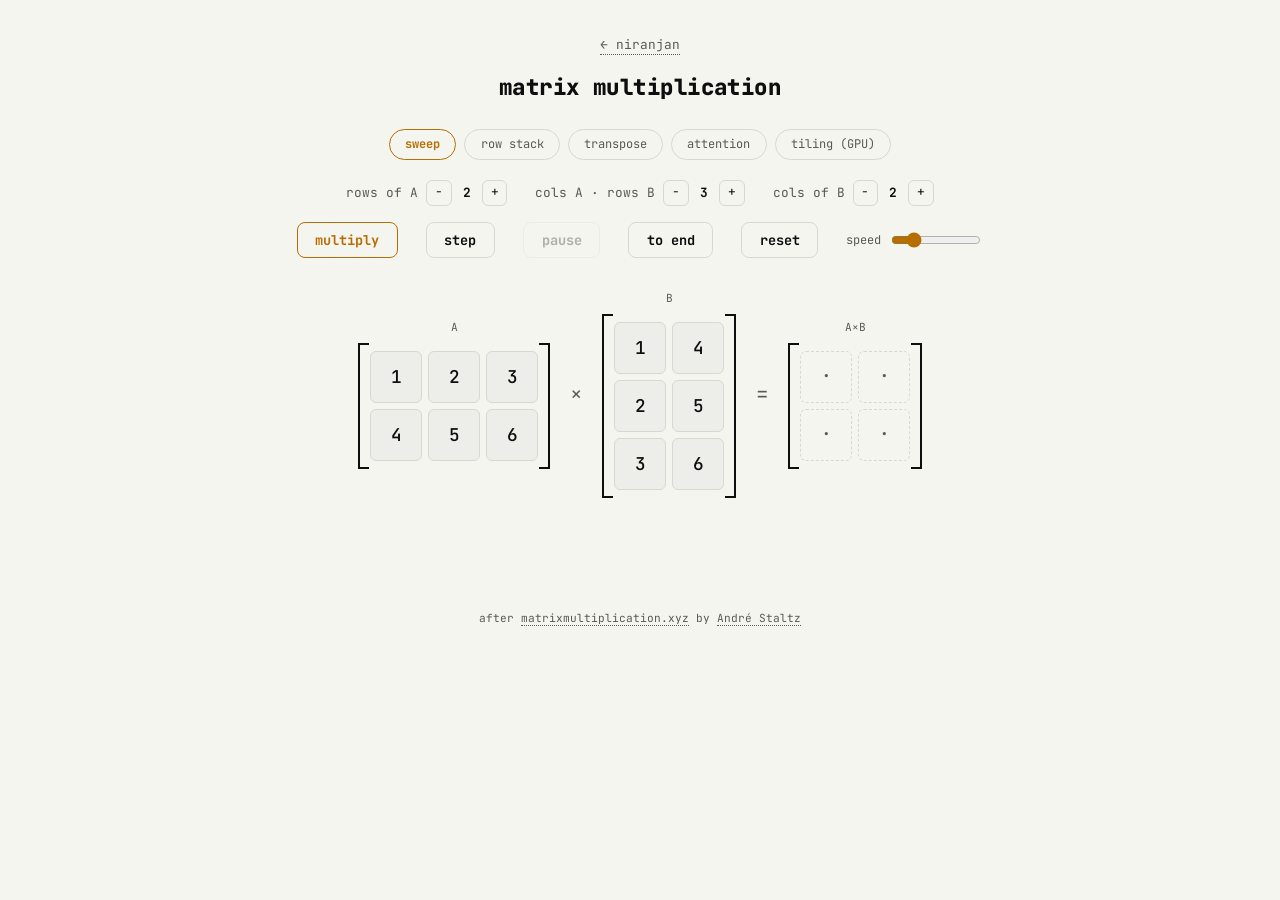
==== commit af2ac8ed: "matmul: GPU tiling view - blocked matmul with tile-size control Co-Authored-By: Claude Fable 5 <nore" ====
--- a/matmul/index.html
+++ b/matmul/index.html
@@ -68,8 +68,8 @@
     }
     .actions button:hover:not(:disabled) { border-color: var(--accent); color: var(--accent); }
     .actions button:disabled { opacity: .3; cursor: default; }
-    .actions #multiply { border-color: var(--accent); color: var(--accent); }
-    .actions #multiply:hover:not(:disabled) { background: var(--accent); color: var(--bg); }
+    .actions #multiply, .actions #attnstep, .actions #tilstep { border-color: var(--accent); color: var(--accent); }
+    .actions #multiply:hover:not(:disabled), .actions #attnstep:hover:not(:disabled), .actions #tilstep:hover:not(:disabled) { background: var(--accent); color: var(--bg); }
     .speed { display: flex; align-items: center; gap: .5rem; font-size: .75rem; color: var(--muted); }
     .speed input { accent-color: var(--accent); width: 90px; }
 
@@ -119,7 +119,25 @@
 
     /* ---- attention view ---- */
     #view-attn { --s: 38px; }
+    #attnwrap { overflow-x: auto; padding: 0 .5rem; }
     .attnline { margin: 1.1rem auto; }
+    .projline {
+      display: flex; flex-wrap: wrap; justify-content: center;
+      gap: 0 2.2rem; margin-bottom: .6rem;
+      border-bottom: 1px solid var(--line); padding-bottom: 1rem;
+    }
+    .peq { margin: .5rem 0; }
+    /* ---- tiling view ---- */
+    #view-tiling { --s: 24px; --g: 3px; }
+    #tilewrap { overflow-x: auto; padding: 0 .5rem; }
+    #view-tiling .cell { border-radius: 4px; }
+    #view-tiling .cell.ck { background: color-mix(in srgb, var(--fg) 11%, transparent); }
+    #tilestats, #tilestat {
+      text-align: center; color: var(--muted); font-size: .75rem;
+      max-width: 640px; margin: 0 auto .5rem; line-height: 1.5;
+    }
+    #tilestat { min-height: 1.2em; margin-top: .6rem; }
+    .tilesizes button.active { border-color: var(--accent); color: var(--accent); }
     .legend { text-align: center; color: var(--muted); font-size: .75rem; margin-bottom: 1.2rem; }
     .legend i { display: inline-block; width: .7em; height: .7em; border-radius: 50%; margin: 0 .3em 0 .9em; vertical-align: baseline; }
     .cell.soft { border-style: dashed; color: var(--muted); background: transparent; }
@@ -237,6 +255,7 @@
     <button class="tab" data-view="rows">row stack</button>
     <button class="tab" data-view="trans">transpose</button>
     <button class="tab" data-view="attn">attention</button>
+    <button class="tab" data-view="tiling">tiling (GPU)</button>
   </div>
 
   <div class="controls">
@@ -283,12 +302,34 @@
   </section>
 
   <section id="view-attn" hidden>
+    <div class="controls">
+      <div class="dim"><span>tokens</span> <button data-adim="n" data-d="-1">−</button><b id="anval"></b><button data-adim="n" data-d="1">+</button></div>
+      <div class="dim"><span>embed dim</span> <button data-adim="d" data-d="-1">−</button><b id="adval"></b><button data-adim="d" data-d="1">+</button></div>
+    </div>
     <div class="legend" id="attnlegend"></div>
     <div id="attnwrap"></div>
-    <div class="actions"><button id="attnplay">play</button><button id="attnstep">step</button><button id="attnend">to end</button></div>
-    <p class="cap"><b>attention is two matmuls.</b>
+    <div class="actions"><button id="attnstep">step</button><button id="attnplay">play</button><button id="attnend">to end</button></div>
+    <p class="cap"><b>attention is matmul all the way down.</b>
+    <b>projections:</b> the tokens are just rows of X — three matmuls (X·W<sub>q</sub>, X·W<sub>k</sub>, X·W<sub>v</sub>) turn each token row into its query, key, and value.
     <b>routing:</b> S = Q·Kᵀ dots every query row with every key row — the transpose trick turns a stack of rows into an all-pairs dot grid — and softmax makes each score row a set of weights.
     <b>mixing:</b> out = W·V is the row-stack view — each output token is a weighted blend of the value rows, and its color is the blend of the tokens it read from.</p>
+  </section>
+
+  <section id="view-tiling" hidden>
+    <div class="controls tilesizes">
+      <div class="dim"><span>tile size</span>
+        <button data-tile="1">1×1</button><button data-tile="2">2×2</button><button data-tile="4">4×4</button><button data-tile="8">8×8</button>
+      </div>
+    </div>
+    <div id="tilestats"></div>
+    <div id="tilewrap"></div>
+    <div id="tilestat" aria-live="polite"></div>
+    <div class="actions"><button id="tilstep">step</button><button id="tilplay">play</button><button id="tilend">to end</button></div>
+    <p class="cap"><b>this is how a GPU actually does it.</b>
+    C is cut into square blocks (the checkerboard), and each block is assigned to its own compute unit — on real hardware they all run at once.
+    a unit owns one tile of C: it marches along the shared dimension, pulling one tile of A and one tile of B at a time into fast on-chip memory, multiplying and accumulating into its tile.
+    tiling is all about <b>reuse</b>: every number in a T×T tile loaded once feeds T multiplies, so bigger tiles mean fewer trips to slow memory — until the tiles stop fitting in on-chip memory.
+    picking that sweet spot is most of what makes matmul kernels fast.</p>
   </section>
 
   <footer>
@@ -555,22 +596,34 @@
 
   /* ---------- attention view ---------- */
   const ATT = {
-    Q: [[2, 0], [0, 2], [1, 1]],
-    K: [[3, 1], [0, 3], [1, 2]],
-    V: [[10, 0], [0, 10], [5, 5]],
-    W: [[.9, 0, .1], [0, .8, .2], [.6, .2, .2]],
+    n: 3, d: 2,
+    X: [[1, 0], [0, 1], [1, 1]],
+    Wq: [[2, 0], [0, 2]],
+    Wk: [[3, 0], [0, 3]],
+    Wv: [[10, 0], [0, 10]],
   };
-  const NT = 3;
-  const tok = (i) => colorFor(i + 1, NT);
+  const SUB = '₁₂₃₄₅';
+  const mm = (A, B) => A.map(row => B[0].map((_, j) => row.reduce((s, v, k) => s + v * B[k][j], 0)));
+  const tok = (i) => colorFor(i + 1, ATT.n);
   const fmt = (v) => { const s = String(v); return s.startsWith('0.') ? s.slice(1) : s; };
-  let attnGen = 0, matWEl = null;
+  let attnGen = 0, matWEl = null, attnWr = null, attnQ = null, attnV = null;
   let attnMode = 'play', attnSteps = 0, attnFinish = false, attnRunning = false;
+  // softmax each row of S, rounded to 2dp so the displayed numbers multiply out
+  function attnWeights(S) {
+    return S.map(row => {
+      const m = Math.max(...row);
+      const e = row.map(v => Math.exp(v - m));
+      const sum = e.reduce((a, b) => a + b, 0);
+      return e.map(v => Math.round((v / sum) * 100) / 100);
+    });
+  }
+  const fmtW = (v) => v >= 1 ? '1' : String(v).replace('0.', '.');
 
   function tokRGB(i) {
     const cs = getComputedStyle(document.documentElement);
     const s = parseFloat(cs.getPropertyValue('--vs')) / 100;
     const l = parseFloat(cs.getPropertyValue('--vl')) / 100;
-    const h = (200 + i * 360 / NT) % 360;
+    const h = (200 + i * 360 / ATT.n) % 360;
     const f = (n) => {
       const k = (n + h / 30) % 12, a = s * Math.min(l, 1 - l);
       return Math.round(255 * (l - a * Math.max(-1, Math.min(k - 3, 9 - k, 1))));
@@ -579,19 +632,57 @@
   }
 
   function renderAttn() {
+    attnGen++; // invalidate any running play
+    attnRunning = false;
     const wrap = $('attnwrap');
     wrap.innerHTML = '';
-    const { Q, K, V, W } = ATT;
-    const S = Q.map(q => K.map(k => q.reduce((s, v, d) => s + v * k[d], 0)));
-    const KT = K[0].map((_, d) => K.map(r => r[d]));
+    const { n, d, X, Wq, Wk, Wv } = ATT;
+    const Q = attnQ = mm(X, Wq);
+    const K = mm(X, Wk);
+    const V = attnV = mm(X, Wv);
+    const S = Q.map(q => K.map(k => q.reduce((s, v, dd) => s + v * k[dd], 0)));
+    const W = attnWr = attnWeights(S);
+    const KT = K[0].map((_, dd) => K.map(r => r[dd]));
     const id = (p) => (cell, r, c) => { cell.dataset.aid = `${p}-${r}-${c}`; };
+    const withEdit = (base, get, set, name) => (cell, r, c) => {
+      base(cell, r, c);
+      const inp = document.createElement('input');
+      inp.type = 'number'; inp.min = -10; inp.max = 10;
+      inp.value = get(r, c);
+      inp.setAttribute('aria-label', `${name}[${r + 1}][${c + 1}]`);
+      inp.addEventListener('change', () => {
+        let v = parseInt(inp.value, 10);
+        if (!Number.isFinite(v)) v = 0;
+        set(r, c, Math.max(-10, Math.min(10, v)));
+        renderAttn();
+      });
+      cell.textContent = '';
+      cell.appendChild(inp);
+    };
     const hidden = (p) => (cell, r, c) => {
       cell.dataset.aid = `${p}-${r}-${c}`;
       cell.dataset.v = cell.textContent;
       cell.textContent = '·';
       cell.classList.add('soft');
     };
-    const tlabs = [0, 1, 2].map(i => [`t${'₁₂₃'[i]}`, tok(i)]);
+    const tlabs = Array.from({ length: n }, (_, i) => [`t${SUB[i]}`, tok(i)]);
+    // projection stage: token embeddings X become Q, K, V
+    const proj = document.createElement('div');
+    proj.className = 'projline';
+    const editX = withEdit(() => {}, (r, c) => X[r][c], (r, c, v) => { X[r][c] = v; }, 'X');
+    [['Wq', 'q', Q, 'Q'], ['Wk', 'k', K, 'K'], ['Wv', 'v', V, 'V']].forEach(([wkey, sub, M, mname]) => {
+      const eq = document.createElement('div');
+      eq.className = 'rline peq';
+      eq.appendChild(staticMatrix(X, 'X (tokens)', (r) => tok(r), null, editX, { rows: tlabs }));
+      eq.appendChild(opEl('×'));
+      const WM = ATT[wkey];
+      eq.appendChild(staticMatrix(WM, `W<sub>${sub}</sub>`, null, null,
+        withEdit(() => {}, (r, c) => WM[r][c], (r, c, v) => { WM[r][c] = v; }, wkey)));
+      eq.appendChild(opEl('='));
+      eq.appendChild(staticMatrix(M, `${mname} = X·W<sub>${sub}</sub>`, (r) => tok(r)));
+      proj.appendChild(eq);
+    });
+    wrap.appendChild(proj);
     const l1 = document.createElement('div');
     l1.className = 'rline attnline';
     l1.appendChild(staticMatrix(Q, 'Q (queries)', (r) => tok(r), null, id('q'), { rows: tlabs }));
@@ -603,20 +694,20 @@
     arr.className = 'sarr';
     arr.innerHTML = 'softmax<br>rows →';
     l1.appendChild(arr);
-    matWEl = staticMatrix(W.map(r => r.map(fmt)), 'W (weights)', null, null, (cell, r, c) => {
+    matWEl = staticMatrix(W.map(r => r.map(fmtW)), 'W (weights)', null, null, (cell, r, c) => {
       cell.dataset.aid = `w-${r}-${c}`;
       const [R, G, B] = tokRGB(c);
-      cell.style.background = `rgba(${R},${G},${B},${ATT.W[r][c] * .8})`;
+      cell.style.background = `rgba(${R},${G},${B},${W[r][c] * .8})`;
     });
     matWEl.style.opacity = '0';
     matWEl.style.transition = 'opacity .5s ease';
     l1.appendChild(matWEl);
     const l2 = document.createElement('div');
     l2.className = 'rline attnline';
-    l2.appendChild(staticMatrix(W.map(r => r.map(fmt)), 'W', null, null, (cell, r, c) => {
+    l2.appendChild(staticMatrix(W.map(r => r.map(fmtW)), 'W', null, null, (cell, r, c) => {
       cell.dataset.aid = `w2-${r}-${c}`;
       const [R, G, B] = tokRGB(c);
-      cell.style.background = `rgba(${R},${G},${B},${ATT.W[r][c] * .8})`;
+      cell.style.background = `rgba(${R},${G},${B},${W[r][c] * .8})`;
     }));
     l2.appendChild(opEl('×'));
     l2.appendChild(staticMatrix(V, 'V (values)', (r) => tok(r), null, id('v'), { rows: tlabs }));
@@ -627,12 +718,18 @@
     wrap.appendChild(l2);
     const leg = $('attnlegend');
     leg.innerHTML = 'the rows are tokens — one color each:';
-    for (let i = 0; i < NT; i++) {
+    for (let i = 0; i < n; i++) {
       const dot = document.createElement('i');
       dot.style.background = tok(i);
       leg.appendChild(dot);
-      leg.appendChild(document.createTextNode(`token ${i + 1} (t${'₁₂₃'[i]})`));
-    }
+      leg.appendChild(document.createTextNode(`token ${i + 1} (t${SUB[i]})`));
+    }
+    $('anval').textContent = n;
+    $('adval').textContent = d;
+    document.querySelectorAll('[data-adim]').forEach(b => {
+      const k = b.dataset.adim, v = ATT[k], hi = k === 'n' ? 5 : 3;
+      b.disabled = +b.dataset.d < 0 ? v <= 2 : v >= hi;
+    });
   }
 
   async function playAttn() {
@@ -651,10 +748,10 @@
       if (attnMode === 'step' && attnSteps > 0) attnSteps--;
     };
     try {
-      const { Q, V, W } = ATT;
+      const Q = attnQ, V = attnV, W = attnWr, n = ATT.n;
       const dk = Q[0].length, dv = V[0].length;
       await asl(450); if (!alive()) return;
-      for (let i = 0; i < NT; i++) for (let j = 0; j < NT; j++) {
+      for (let i = 0; i < n; i++) for (let j = 0; j < n; j++) {
         await agate(); if (!alive()) return;
         const hls = [];
         for (let d = 0; d < dk; d++) hls.push(cell('q', i, d), cell('k', d, j));
@@ -671,12 +768,12 @@
       await asl(300); if (!alive()) return;
       matWEl.style.opacity = '1';
       await asl(800); if (!alive()) return;
-      for (let i = 0; i < NT; i++) {
+      for (let i = 0; i < n; i++) {
         await agate(); if (!alive()) return;
         const hls = [];
-        for (let j = 0; j < NT; j++) {
+        for (let j = 0; j < n; j++) {
           hls.push(cell('w2', i, j));
-          if (W[i][j] > 0) for (let d = 0; d < dv; d++) hls.push(cell('v', j, d));
+          if (W[i][j] >= .05) for (let d = 0; d < dv; d++) hls.push(cell('v', j, d));
         }
         hls.forEach(e => e.classList.add('hl'));
         await asl(500); if (!alive()) return;
@@ -902,16 +999,92 @@
     }
   }
 
+  /* ---------- tiling / GPU view ---------- */
+  const TIL = { N: 8, T: 4 };
+  let tilGen = 0, tilMode = 'play', tilSteps = 0, tilFinish = false, tilRunning = false;
+
+  function renderTiling() {
+    tilGen++; // invalidate any running play
+    tilRunning = false;
+    const { N, T } = TIL;
+    const wrap = $('tilewrap');
+    wrap.innerHTML = '';
+    const empty = Array.from({ length: N }, () => Array(N).fill(''));
+    const deco = (p) => (cell, r, c) => {
+      cell.dataset.tid = `${p}-${r}-${c}`;
+      if ((Math.floor(r / T) + Math.floor(c / T)) % 2 === 1) cell.classList.add('ck');
+    };
+    const line = document.createElement('div');
+    line.className = 'rline';
+    line.appendChild(staticMatrix(empty, 'A', null, null, deco('a')));
+    line.appendChild(opEl('×'));
+    line.appendChild(staticMatrix(empty, 'B', null, null, deco('b')));
+    line.appendChild(opEl('='));
+    line.appendChild(staticMatrix(empty, 'C = A·B', null, null, deco('c')));
+    wrap.appendChild(line);
+    const nb = N / T, ops = nb ** 3, muls = N ** 3, loads = 2 * muls / T;
+    $('tilestats').textContent = T === 1
+      ? `no tiling — ${ops} scalar steps · ${muls} multiplies · ${loads} loads: every multiply fetches both numbers fresh from memory`
+      : T === N
+        ? `one ${T}×${T} tile — the whole matmul in one step: maximum reuse, but the tiles must fit in on-chip memory`
+        : `${nb}×${nb} blocks of C · ${nb} chunks each · ${ops} tile-steps · ${muls} multiplies · ${loads} loads: every number loaded is reused ${T}×`;
+    $('tilestat').textContent = '';
+    document.querySelectorAll('[data-tile]').forEach(b => b.classList.toggle('active', +b.dataset.tile === T));
+  }
+
+  async function playTiling() {
+    const gen = ++tilGen;
+    tilRunning = true;
+    const { N, T } = TIL;
+    const nb = N / T;
+    const wrap = $('tilewrap');
+    const cellsOf = (p, bi, bj) => {
+      const out = [];
+      for (let r = bi * T; r < (bi + 1) * T; r++)
+        for (let c = bj * T; c < (bj + 1) * T; c++)
+          out.push(wrap.querySelector(`[data-tid="${p}-${r}-${c}"]`));
+      return out;
+    };
+    const alive = () => gen === tilGen && view === 'tiling';
+    const sl = (ms) => new Promise(r => setTimeout(r, ms));
+    const asl = async (ms) => { let t = 0; while (t < ms && !tilFinish) { await sl(Math.min(40, ms)); t += 40; } };
+    const agate = async () => {
+      if (tilFinish) return;
+      if (tilMode === 'step') {
+        while (tilMode === 'step' && tilSteps === 0 && !tilFinish && alive()) await sl(60);
+        if (tilSteps > 0) tilSteps--;
+      }
+    };
+    const dwell = T === 1 ? 14 : T === 2 ? 110 : T === 4 ? 420 : 900;
+    try {
+      for (let bi = 0; bi < nb; bi++) for (let bj = 0; bj < nb; bj++) {
+        for (let k = 0; k < nb; k++) {
+          await agate(); if (!alive()) return;
+          const hls = [...cellsOf('a', bi, k), ...cellsOf('b', k, bj)];
+          hls.forEach(e => e.classList.add('hl'));
+          if (!tilFinish && T > 1) $('tilestat').textContent =
+            `block (${bi + 1},${bj + 1}) of C — chunk ${k + 1}/${nb}: load A tile (${bi + 1},${k + 1}) and B tile (${k + 1},${bj + 1}) on-chip, multiply, accumulate`;
+          await asl(dwell); if (!alive()) return;
+          cellsOf('c', bi, bj).forEach(e => {
+            e.style.background = `hsl(150 var(--vs) var(--vl) / ${((k + 1) / nb).toFixed(2)})`;
+          });
+          await asl(dwell * .6); if (!alive()) return;
+          hls.forEach(e => e.classList.remove('hl'));
+        }
+      }
+      $('tilestat').textContent = 'done — each block of C came from its row of A-tiles times its column of B-tiles';
+    } finally {
+      if (gen === tilGen) { tilRunning = false; tilFinish = false; }
+    }
+  }
+
   /* ---------- wiring ---------- */
   let view = 'sweep';
   function renderView() {
     if (view === 'rows') renderRows();
     if (view === 'trans') renderTrans();
-    if (view === 'attn') {
-      renderAttn();
-      attnMode = 'play'; attnFinish = false; attnSteps = 0;
-      setTimeout(() => { if (view === 'attn') playAttn(); }, 350);
-    }
+    if (view === 'attn') renderAttn(); // waits for step or play — no auto-run
+    if (view === 'tiling') renderTiling();
   }
   document.querySelectorAll('.tab').forEach(tb =>
     tb.addEventListener('click', () => {
@@ -923,7 +1096,9 @@
       $('view-rows').hidden = view !== 'rows';
       $('view-trans').hidden = view !== 'trans';
       $('view-attn').hidden = view !== 'attn';
+      $('view-tiling').hidden = view !== 'tiling';
       document.querySelector('.actions').style.display = view === 'sweep' ? '' : 'none';
+      document.querySelector('.controls').style.display = (view === 'attn' || view === 'tiling') ? 'none' : '';
       renderView();
       if (view === 'trans' && !autoFlipped) {
         autoFlipped = true;
@@ -945,6 +1120,30 @@
     attnFinish = true;
     if (!attnRunning) { renderAttn(); playAttn(); }
   });
+  $('tilplay').addEventListener('click', () => {
+    tilMode = 'play'; tilFinish = false; tilSteps = 0;
+    renderTiling(); playTiling();
+  });
+  $('tilstep').addEventListener('click', () => {
+    if (tilRunning) { tilMode = 'step'; tilSteps++; }
+    else { tilMode = 'step'; tilFinish = false; tilSteps = 0; renderTiling(); playTiling(); }
+  });
+  $('tilend').addEventListener('click', () => {
+    tilFinish = true;
+    if (!tilRunning) { renderTiling(); playTiling(); }
+  });
+  document.querySelectorAll('[data-tile]').forEach(b =>
+    b.addEventListener('click', () => { TIL.T = +b.dataset.tile; renderTiling(); })
+  );
+  document.querySelectorAll('[data-adim]').forEach(b =>
+    b.addEventListener('click', () => {
+      const k = b.dataset.adim, hi = k === 'n' ? 5 : 3;
+      ATT[k] = Math.max(2, Math.min(hi, ATT[k] + (+b.dataset.d)));
+      ATT.X = resizeGrid(ATT.X, ATT.n, ATT.d);
+      ['Wq', 'Wk', 'Wv'].forEach(w => ATT[w] = resizeGrid(ATT[w], ATT.d, ATT.d));
+      renderAttn();
+    })
+  );
   document.querySelectorAll('.dim button').forEach(b =>
     b.addEventListener('click', () => {
       if (state.running) return;
@@ -983,7 +1182,7 @@
   renderAll();
   const hash = location.hash.slice(1);
   if (hash === 'auto') run();
-  else if (hash === 'rows' || hash === 'trans' || hash === 'attn') document.querySelector(`.tab[data-view="${hash}"]`).click();
+  else if (['rows', 'trans', 'attn', 'tiling'].includes(hash)) document.querySelector(`.tab[data-view="${hash}"]`).click();
 })();
 </script>
 </body>
